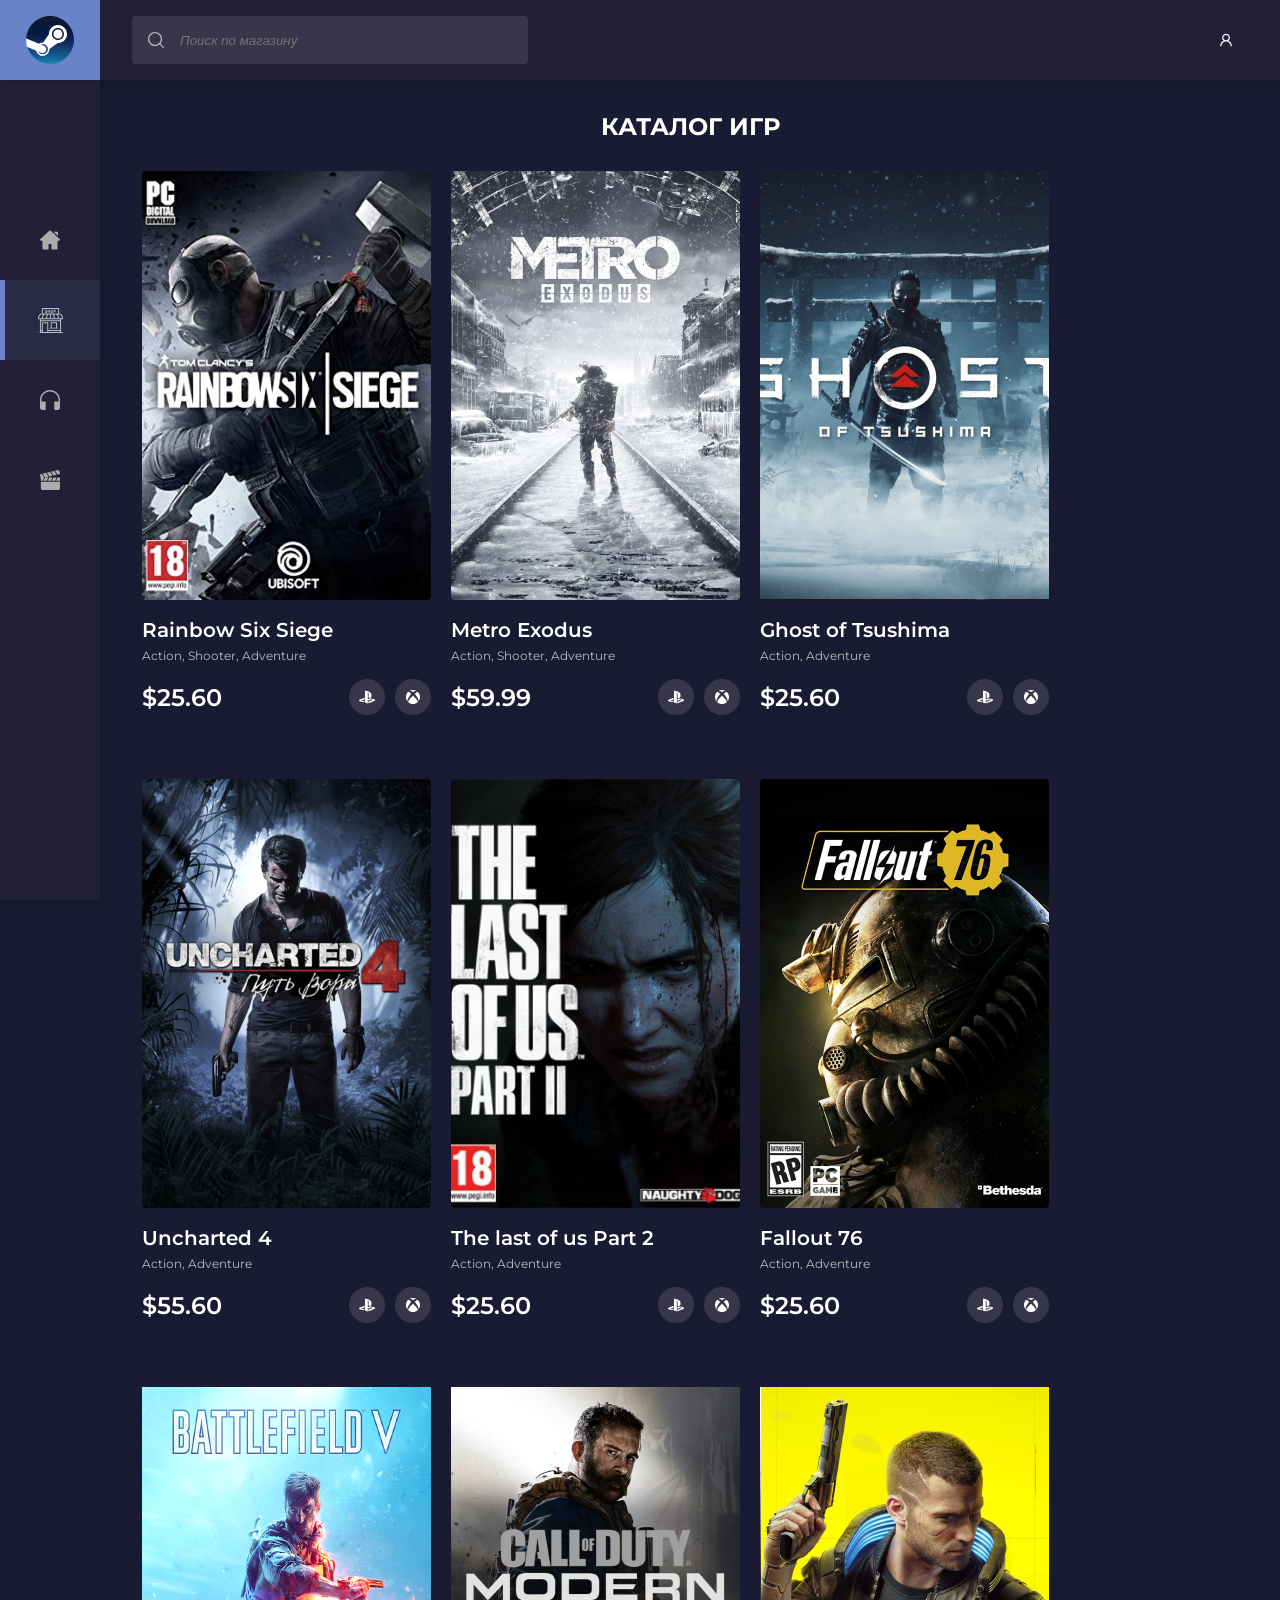
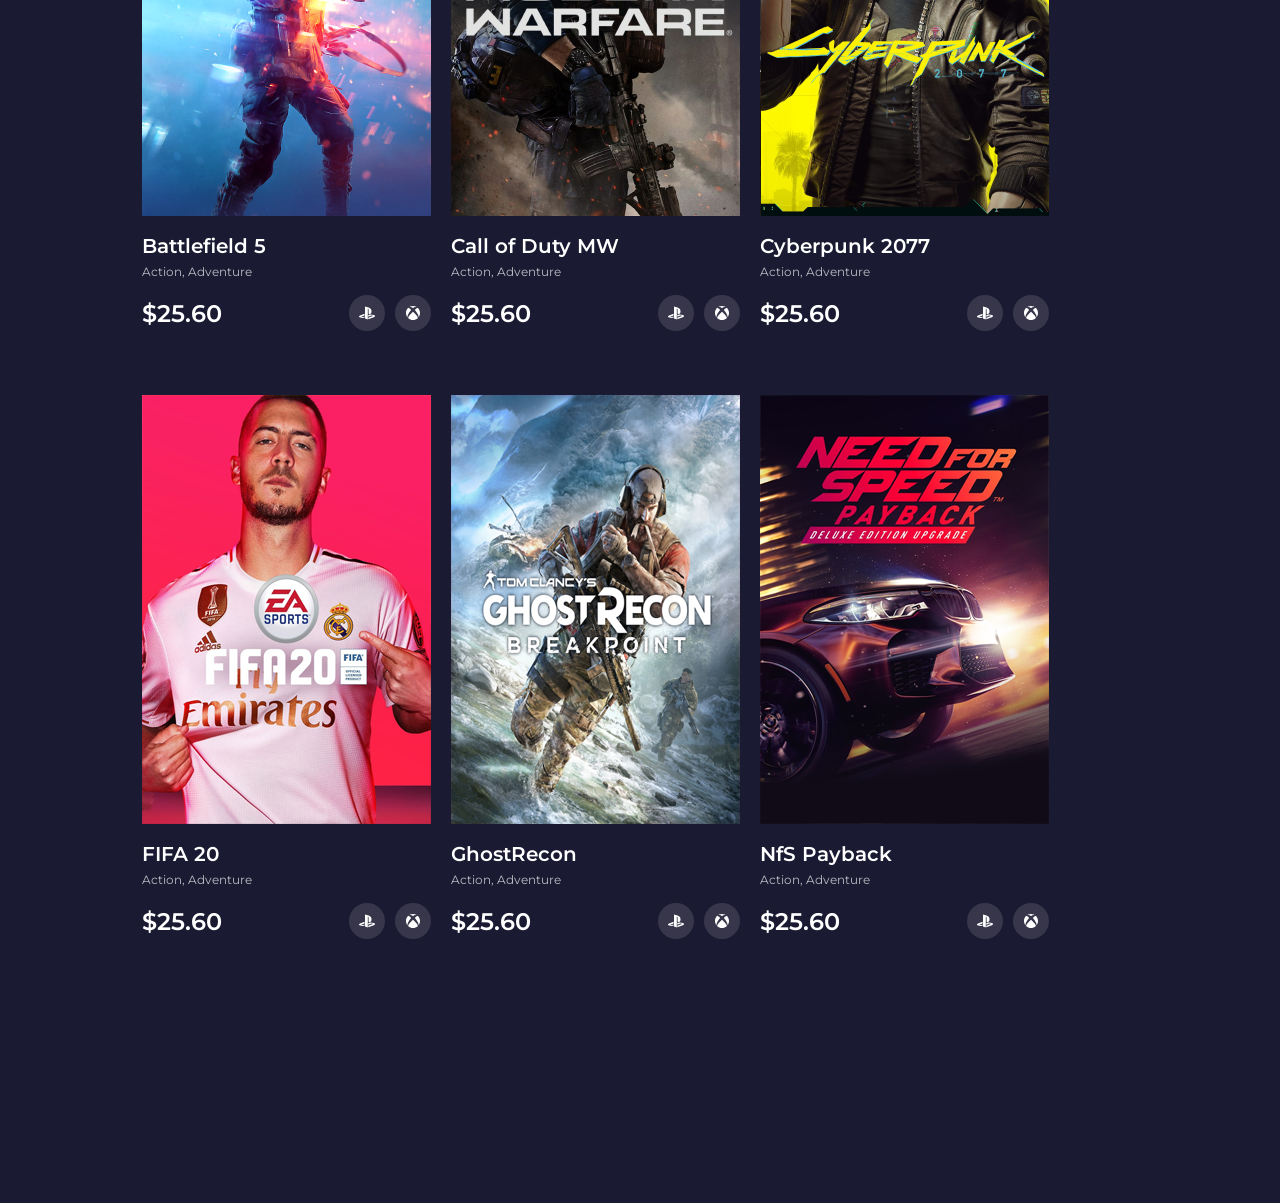
==== page-store.html @ 9080acf1 "upload project" ====
<!DOCTYPE html>
<html lang="en">
<head>
	<meta charset="UTF-8">
	<meta http-equiv="X-UA-Compatible" content="IE=edge">
	<meta name="viewport" content="width=device-width, initial-scale=1.0">
	<title>SteamShop - покупай и играй!</title>
	<link rel="icon" type="image/png" sizes="32x32" href="img/icons/steam-icon-logo.svg"/>
	<link rel="preconnect" href="https://fonts.googleapis.com">
	<link rel="preconnect" href="https://fonts.gstatic.com" crossorigin>
	<link href="https://fonts.googleapis.com/css2?family=Montserrat:wght@400;600;700&display=swap" rel="stylesheet">
	<link rel="stylesheet" href="css/style.css">
</head>
<body>
	

	<header class="header">
			<a href="/index.html" class="logo">
				<img width="48" height="48" src="img/icons/steam-icon-logo.svg" alt="steam">			
			</a>
		<div class="header-block">
			<div class="search"><input type="search" name="" id="" placeholder="Поиск по магазину">
			<img src="img/icons/search.svg" alt="">
			</div>
			<div class="user">
				<img class="login" src="img/icons/user.svg" alt="">
				<img class="user-photo hidden " src="img/icons/user.png" alt="">
				<img class="logout hidden" src="img/icons/arrow.svg" alt="">
			</div>
		</div>
	</header>

	<nav class="nav-wrap">
		<ul>
			<li>
				<a href="/">
					<img src="img/icons/home-run.svg" alt="">
				</a>
			</li>

			<li class="current">
				<a href="/page-store.html">
					<img src="img/icons/shop.svg" alt="">
				</a>
			</li>

			<li>
				<a target="_blank" href="https://www.youtube.com/watch?v=5qap5aO4i9A&ab_channel=LofiGirl">
					<img src="img/icons/audio.svg" alt="">
				</a>
			</li>

			<li>
				<a target="_blank" href="https://www.youtube.com/c/PlayStation/videos">
					<img src="img/icons/clapperboard.svg" alt="">
				</a>
			</li>

		</ul>
	</nav>

	<h2 class="home-title">Каталог игр</h2>
	<section class="content">

		<a href="" class="game-card game-card__big">
			<div class="game-photo game-photo__bg">
				<img src="img/game/shopgames/3.png" alt="">
			</div>
			<div class="game-info">
				<h4>Rainbow Six Siege</h4>
				<span class="game-genre">Action, Shooter, Adventure</span>
				<div class="game-price"><span>$25.60</span>
				
					<div class="game-platforms">
						<img src="img/icons/ps.svg" alt="Playstation"><img src="img/icons/xbox.svg" alt="Xbox">
					</div>
				
				</div>
			</div>
		</a>

		<a href="" class="game-card game-card__big">
			<div class="game-photo game-photo__bg">
				<img src="img/game/shopgames/4.png" alt="">
			</div>
			<div class="game-info">
				<h4>Metro Exodus</h4>
				<span class="game-genre">Action, Shooter, Adventure</span>
				<div class="game-price"><span>$59.99</span>
				
					<div class="game-platforms">
						<img src="img/icons/ps.svg" alt="Playstation"><img src="img/icons/xbox.svg" alt="Xbox">
					</div>
				
				</div>
			</div>
		</a>
		
		<a href="" class="game-card game-card__big">
			<div class="game-photo game-photo__bg">
				<img src="img/game/shopgames/1.png" alt="">
			</div>
			<div class="game-info">
				<h4>Ghost of Tsushima</h4>
				<span class="game-genre">Action, Adventure</span>
				<div class="game-price"><span>$25.60</span>
				
					<div class="game-platforms">
						<img src="img/icons/ps.svg" alt="Playstation"><img src="img/icons/xbox.svg" alt="Xbox">
					</div>
				
				</div>
			</div>
		</a>
		
		<a href="/gamepages/page-game-unch4.html" class="game-card game-card__big">
			<div class="game-photo game-photo__bg">
				<img src="img/game/shopgames/2.png" alt="">
			</div>
			<div class="game-info">
				<h4>Uncharted 4</h4>
				<span class="game-genre">Action, Adventure</span>
				<div class="game-price"><span>$55.60</span>
				
					<div class="game-platforms">
						<img src="img/icons/ps.svg" alt="Playstation"><img src="img/icons/xbox.svg" alt="Xbox">
					</div>
				
				</div>
			</div>
		</a>
		
		<a href="" class="game-card game-card__big">
			<div class="game-photo game-photo__bg">
				<img src="img/game/shopgames/6.png" alt="">
			</div>
			<div class="game-info">
				<h4>The last of us Part 2</h4>
				<span class="game-genre">Action, Adventure</span>
				<div class="game-price"><span>$25.60</span>
				
					<div class="game-platforms">
						<img src="img/icons/ps.svg" alt="Playstation"><img src="img/icons/xbox.svg" alt="Xbox">
					</div>
				
				</div>
			</div>
		</a>
		
		<a href="" class="game-card game-card__big">
			<div class="game-photo game-photo__bg">
				<img src="img/game/shopgames/5.png" alt="">
			</div>
			<div class="game-info">
				<h4>Fallout 76</h4>
				<span class="game-genre">Action, Adventure</span>
				<div class="game-price"><span>$25.60</span>
				
					<div class="game-platforms">
						<img src="img/icons/ps.svg" alt="Playstation"><img src="img/icons/xbox.svg" alt="Xbox">
					</div>
				
				</div>
			</div>
		</a>

		<a href="" class="game-card game-card__big">
			<div class="game-photo game-photo__bg">
				<img src="img/game/shopgames/7.png" alt="">
			</div>
			<div class="game-info">
				<h4>Battlefield 5</h4>
				<span class="game-genre">Action, Adventure</span>
				<div class="game-price"><span>$25.60</span>
				
					<div class="game-platforms">
						<img src="img/icons/ps.svg" alt="Playstation"><img src="img/icons/xbox.svg" alt="Xbox">
					</div>
				
				</div>
			</div>
		</a>

		<a href="" class="game-card game-card__big">
			<div class="game-photo game-photo__bg">
				<img src="img/game/shopgames/8.png" alt="">
			</div>
			<div class="game-info">
				<h4>Call of Duty MW</h4>
				<span class="game-genre">Action, Adventure</span>
				<div class="game-price"><span>$25.60</span>
				
					<div class="game-platforms">
						<img src="img/icons/ps.svg" alt="Playstation"><img src="img/icons/xbox.svg" alt="Xbox">
					</div>
				
				</div>
			</div>
		</a>

		<a href="" class="game-card game-card__big">
			<div class="game-photo game-photo__bg">
				<img src="img/game/shopgames/9.png" alt="">
			</div>
			<div class="game-info">
				<h4>Cyberpunk 2077</h4>
				<span class="game-genre">Action, Adventure</span>
				<div class="game-price"><span>$25.60</span>
				
					<div class="game-platforms">
						<img src="img/icons/ps.svg" alt="Playstation"><img src="img/icons/xbox.svg" alt="Xbox">
					</div>
				
				</div>
			</div>
		</a>

		<a href="" class="game-card game-card__big">
			<div class="game-photo game-photo__bg">
				<img src="img/game/shopgames/10.png" alt="">
			</div>
			<div class="game-info">
				<h4>FIFA 20</h4>
				<span class="game-genre">Action, Adventure</span>
				<div class="game-price"><span>$25.60</span>
				
					<div class="game-platforms">
						<img src="img/icons/ps.svg" alt="Playstation"><img src="img/icons/xbox.svg" alt="Xbox">
					</div>
				
				</div>
			</div>
		</a>

		<a href="" class="game-card game-card__big">
			<div class="game-photo game-photo__bg">
				<img src="img/game/shopgames/11.png" alt="">
			</div>
			<div class="game-info">
				<h4>GhostRecon</h4>
				<span class="game-genre">Action, Adventure</span>
				<div class="game-price"><span>$25.60</span>
				
					<div class="game-platforms">
						<img src="img/icons/ps.svg" alt="Playstation"><img src="img/icons/xbox.svg" alt="Xbox">
					</div>
				
				</div>
			</div>
		</a>

		<a href="" class="game-card game-card__big">
			<div class="game-photo game-photo__bg">
				<img src="img/game/shopgames/12.png" alt="">
			</div>
			<div class="game-info">
				<h4>NfS Payback</h4>
				<span class="game-genre">Action, Adventure</span>
				<div class="game-price"><span>$25.60</span>
				
					<div class="game-platforms">
						<img src="img/icons/ps.svg" alt="Playstation"><img src="img/icons/xbox.svg" alt="Xbox">
					</div>
				
				</div>
			</div>
		</a>
		
	
	</section>


	<script src="js/script.js"></script>
</body>
</html>
---- css/style.css ----
* {
  padding: 0;
  margin: 0;
  -webkit-box-sizing: border-box;
  box-sizing: border-box;
}

body {
  padding-top: 112px;
  background: #1A1A32;
  font-family: 'Montserrat', sans-serif;
}

.header {
  position: fixed;
  top: 0;
  left: 0;
  width: 100%;
  display: -webkit-box;
  display: -ms-flexbox;
  display: flex;
  -webkit-box-align: center;
  -ms-flex-align: center;
  align-items: center;
  -webkit-box-pack: justify;
  -ms-flex-pack: justify;
  justify-content: space-between;
  background: #212037;
  -webkit-box-shadow: 0px 4px 8px rgba(0, 0, 0, 0.12);
  box-shadow: 0px 4px 8px rgba(0, 0, 0, 0.12);
  z-index: 1;
}

.header-block {
  width: 100%;
  padding: 16px 32px 16px 32px;
  display: -webkit-box;
  display: -ms-flexbox;
  display: flex;
  -webkit-box-pack: justify;
  -ms-flex-pack: justify;
  justify-content: space-between;
  -webkit-box-align: center;
  -ms-flex-align: center;
  align-items: center;
}

.logo {
  display: -webkit-box;
  display: -ms-flexbox;
  display: flex;
  -webkit-box-pack: center;
  -ms-flex-pack: center;
  justify-content: center;
  -webkit-box-align: center;
  -ms-flex-align: center;
  align-items: center;
  max-width: 100px;
  width: 100%;
  height: 80px;
  background-color: #6883C9;
  text-decoration: none;
}

.logo svg {
  width: 48px;
  height: 48px;
}

.user {
  display: -webkit-box;
  display: -ms-flexbox;
  display: flex;
  -webkit-box-align: center;
  -ms-flex-align: center;
  align-items: center;
}

.user img {
  margin-right: 16px;
}

.user img:last-child {
  margin-right: 0;
}

.logout {
  cursor: pointer;
}

.hidden {
  display: none;
}

.search {
  width: 100%;
  max-width: 396px;
  height: 48px;
  background: #37364B;
  border-radius: 4px;
  position: relative;
  margin-right: 20px;
}

.search img {
  position: absolute;
  left: 16px;
  top: 50%;
  -webkit-transform: translateY(-50%);
  transform: translateY(-50%);
}

.search input {
  width: 100%;
  height: 100%;
  background-color: transparent;
  border: none;
  padding: 0px 48px 0px 48px;
  outline: none;
  color: #fff;
}

.search input::-webkit-input-placeholder {
  font-style: italic;
}

.search input:-ms-input-placeholder {
  font-style: italic;
}

.search input::-ms-input-placeholder {
  font-style: italic;
}

.search input::placeholder {
  font-style: italic;
}

.nav-wrap {
  padding-top: 200px;
  position: fixed;
  left: 0;
  top: 0;
  height: 100vh;
  width: 100px;
  z-index: 0;
  background: #212037;
  mix-blend-mode: normal;
  -webkit-box-shadow: 4px 0px 6px rgba(0, 0, 0, 0.12);
  box-shadow: 4px 0px 6px rgba(0, 0, 0, 0.12);
}

.nav-wrap ul {
  list-style: none;
  width: 100%;
}

.nav-wrap ul li {
  height: 80px;
  width: 100%;
}

.nav-wrap ul li:hover {
  background: rgba(104, 131, 201, 0.1);
}

.nav-wrap ul li:hover a {
  -webkit-filter: grayscale(0);
  filter: grayscale(0);
}

.nav-wrap ul li a {
  text-decoration: none;
  width: 100%;
  height: 100%;
  display: -webkit-box;
  display: -ms-flexbox;
  display: flex;
  -webkit-box-pack: center;
  -ms-flex-pack: center;
  justify-content: center;
  -webkit-box-align: center;
  -ms-flex-align: center;
  align-items: center;
  -webkit-filter: grayscale(1);
  filter: grayscale(1);
}

.home-title {
  color: #fff;
  margin: auto;
  text-align: center;
  margin-bottom: 30px;
  text-transform: uppercase;
}

li.current {
  position: relative;
  background: rgba(104, 131, 201, 0.1);
}

li.current::before {
  position: absolute;
  content: '';
  width: 5px;
  height: 100%;
  background: #6883C9;
}

li.current a {
  -webkit-filter: grayscale(0) !important;
  filter: grayscale(0) !important;
}

.content {
  margin-left: 10px;
  max-width: 1252px;
  width: 100%;
  display: -webkit-box;
  display: -ms-flexbox;
  display: flex;
  -ms-flex-wrap: wrap;
  flex-wrap: wrap;
  -webkit-box-align: center;
  -ms-flex-align: center;
  align-items: center;
  padding-bottom: 200px;
}

.game-genre {
  font-style: normal;
  font-weight: normal;
  font-size: 12px;
  line-height: 15px;
  color: #BCBCC3;
  margin-bottom: 8px;
}

.game-card {
  display: -webkit-box;
  display: -ms-flexbox;
  display: flex;
  -webkit-box-align: center;
  -ms-flex-align: center;
  align-items: center;
  -webkit-box-pack: justify;
  -ms-flex-pack: justify;
  justify-content: space-between;
  height: 480px;
}

.game-card__order {
  border-radius: 4px;
  overflow: hidden;
  width: 100%;
  margin-bottom: 72px;
}

.game-card__small {
  -webkit-box-orient: vertical;
  -webkit-box-direction: normal;
  -ms-flex-direction: column;
  flex-direction: column;
  width: 182px;
  height: auto;
  cursor: pointer;
  text-decoration: none;
  margin-right: 20px;
}

.game-card__small .game-info {
  padding: 20px 0px 0px 0px;
  height: auto;
  background: transparent;
}

.game-card__small .game-info h4 {
  font-weight: 600;
  font-size: 16px;
  line-height: 20px;
  color: #FFFFFF;
  margin-bottom: 8px;
}

.game-card__small .game-price span {
  font-size: 16px;
  line-height: 20px;
}

.game-card__big {
  -webkit-box-orient: vertical;
  -webkit-box-direction: normal;
  -ms-flex-direction: column;
  flex-direction: column;
  width: 289px;
  height: auto;
  cursor: pointer;
  text-decoration: none;
  margin-bottom: 32px;
  margin-right: 20px;
}

.game-card__big .game-info {
  padding: 20px 0px 0px 0px;
  height: auto;
  background: transparent;
}

.game-card__big .game-info h4 {
  font-weight: 600;
  font-size: 20px;
  line-height: 20px;
  color: #FFFFFF;
  margin-bottom: 8px;
}

.game-card__big .game-info .game-genre {
  margin-bottom: 16px;
}

.game-card__big .game-price {
  -webkit-box-align: center;
  -ms-flex-align: center;
  align-items: center;
  width: 100%;
  -webkit-box-pack: justify;
  -ms-flex-pack: justify;
  justify-content: space-between;
}

.game-card__big .game-price .game-platforms {
  margin-bottom: 0;
}

.game-photo {
  width: 100%;
  max-width: 856px;
  display: -webkit-box;
  display: -ms-flexbox;
  display: flex;
  overflow: hidden;
  -webkit-box-pack: center;
  -ms-flex-pack: center;
  justify-content: center;
}

.game-photo img {
  height: 100%;
}

.game-info {
  max-width: 396px;
  width: 100%;
  padding: 30px 32px;
  background: #212037;
  height: 100%;
  display: -webkit-box;
  display: -ms-flexbox;
  display: flex;
  -webkit-box-orient: vertical;
  -webkit-box-direction: normal;
  -ms-flex-direction: column;
  flex-direction: column;
}

.game-info h2 {
  font-style: normal;
  font-weight: bold;
  font-size: 28px;
  line-height: 34px;
  color: #fff;
  margin-bottom: 24px;
}

.game-info p {
  font-style: normal;
  font-weight: normal;
  font-size: 12px;
  line-height: 22px;
  color: #BCBCC3;
  margin-bottom: 32px;
}

.game-info ul {
  margin-bottom: 32px;
  list-style: none;
}

.game-info ul li {
  color: #BCBCC3;
  font-size: 12px;
  line-height: 22px;
}

.game-info ul li span {
  color: #fff;
  font-weight: bold;
}

.game-platforms {
  margin-bottom: 34px;
  height: 36px;
}

.game-platforms img {
  width: 36px;
  height: 36px;
  margin-right: 10px;
}

.game-platforms img:last-child {
  margin-right: 0;
}

.game-price {
  display: -webkit-box;
  display: -ms-flexbox;
  display: flex;
  -webkit-box-align: center;
  -ms-flex-align: center;
  align-items: center;
  margin-bottom: 32px;
}

.game-price span {
  margin-right: 32px;
  font-style: normal;
  font-weight: 600;
  font-size: 24px;
  line-height: 29px;
  color: #FFFFFF;
}

.btn-filter {
  text-transform: uppercase;
  color: #fff;
  background: #37364B;
  cursor: pointer;
  padding: 13px 24px 12px;
  text-decoration: none;
  border-radius: 4px;
  font-weight: 600;
  font-size: 12px;
  line-height: 15px;
  letter-spacing: 1px;
  width: -webkit-max-content;
  width: -moz-max-content;
  width: max-content;
  margin-bottom: 26px;
}

.btn-cart {
  min-width: 160px;
  height: 60px;
  display: -webkit-box;
  display: -ms-flexbox;
  display: flex;
  -webkit-box-pack: center;
  -ms-flex-pack: center;
  justify-content: center;
  -webkit-box-align: center;
  -ms-flex-align: center;
  align-items: center;
  border: none;
  color: #fff;
  border-radius: 4px;
  background-color: #6883C9;
  font-style: normal;
  font-weight: 600;
  font-size: 14px;
  line-height: 17px;
  color: #FFFFFF;
  cursor: pointer;
}

.btn-video {
  background: transparent;
  border: none;
  font-weight: 600;
  font-size: 12px;
  line-height: 22px;
  width: 130px;
  display: -webkit-box;
  display: -ms-flexbox;
  display: flex;
  -webkit-box-pack: justify;
  -ms-flex-pack: justify;
  justify-content: space-between;
  -webkit-box-align: center;
  -ms-flex-align: center;
  align-items: center;
  color: #fff;
  cursor: pointer;
}

.btn-video img {
  width: 36px;
  height: 36px;
  margin-right: 12px;
}

.char-nav {
  width: 100%;
  height: 80px;
  padding: 0px 60px;
  margin-bottom: 32px;
  margin-top: -40px;
  display: -webkit-box;
  display: -ms-flexbox;
  display: flex;
  list-style: none;
  -webkit-box-pack: justify;
  -ms-flex-pack: justify;
  justify-content: space-between;
  background: #212037;
  -webkit-box-shadow: 4px 0px 6px rgba(0, 0, 0, 0.1);
  box-shadow: 4px 0px 6px rgba(0, 0, 0, 0.1);
  border-radius: 5px;
}

.char-nav-link {
  font-style: normal;
  font-weight: normal;
  font-size: 14px;
  line-height: 22px;
  color: #BCBCC3;
  height: 100%;
  position: relative;
  display: -webkit-box;
  display: -ms-flexbox;
  display: flex;
  -webkit-box-pack: center;
  -ms-flex-pack: center;
  justify-content: center;
  -webkit-box-align: center;
  -ms-flex-align: center;
  align-items: center;
  cursor: pointer;
}

.char-nav-link-active {
  font-weight: bold;
}

.char-nav-link-active:before {
  position: absolute;
  content: '';
  display: block;
  bottom: 0;
  left: 0;
  width: 100%;
  height: 4px;
  background: #6883C9;
}

.char-tabs {
  width: 100%;
  list-style: none;
  padding-left: 60px;
  padding-right: 160px;
}

.char-tabs li {
  height: 0;
  overflow: hidden;
  max-width: 824px;
  width: 100%;
  font-style: normal;
  font-weight: normal;
  font-size: 14px;
  line-height: 24px;
  color: #FFFFFF;
}

.char-tabs li:nth-child(1) {
  height: auto;
}

@media screen and (max-width: 1599px) {
  body {
    padding-left: 132px;
    padding-right: 32px;
  }
}

@media (max-width: 800px) {
  .nav-wrap {
    width: 70px;
  }

  .header {
    height: 70px;
  }

  .logo {
    height: 70px;
    max-width: 70px;
  }

  .game-card {
    display: inline-table;
  }

  .game-photo__order {
    width: 496px;
    height: 250px;
  }

  .game-info__order {
    max-width: 496px;
  }

  .home-title {
    text-align: left;
    margin-left: 10px;
  }

  .char-nav {
    width: 496px;
    padding: 0px 20px;
  }

  .char-tabs {
    max-width: 396px;
    padding: 0;
    padding-left: 20px;
  }

}


@media (max-width: 710px) {


  .game-photo__order {
    width: 396px;
    height: 200px;
  }

  .game-info__order {
    max-width: 396px;
  }

  .home-title {
    font-size: 20px;
  }

  .char-nav {
    width: 396px;

  }

  .char-nav-link {
    font-size: 12px;
  }

  .char-tabs {
    max-width: 336px;
    padding: 0;
    padding-left: 20px;
  }

}

@media (max-width: 595px) {

  .game-card__order {
    position: relative;
    right: 38px;
  }


  .game-photo__order {
    width: 296px;
    height: 250px;
  }

  .game-info__order {
    max-width: 296px;
  }

  .home-title {
    font-size: 18px;
  }

  .game-price {
    display: block;
  }

  .btn-cart {
    margin-top: 15px;
  }

  .char-nav {
    width: 296px;
    position: relative;
    right: 38px;
  }

  .char-nav-link {
    font-size: 10px;
  }

  .char-tabs {
    max-width: 236px;
    padding: 0;
    padding-left: 20px;
    position: relative;
    right: 38px;
  }

  .game-info h2 {
    font-size: 18px;
  }

  .btn-cart {
    min-width: 110px;
  }


}

@media (max-width: 460px) {

  .game-photo__bg {
    height: 280px;
    justify-content: start;
  }

  .game-photo__order {
    width: 226px;
    height: 150px;
  }

  .game-info__order {
    max-width: 226px;
  }

  .char-nav {
    width: 226px;
    padding: 0px 10px;
  }

  .char-nav-link {
    font-size: 8px;
  }

  .char-tabs {
    max-width: 186px;
  }
}
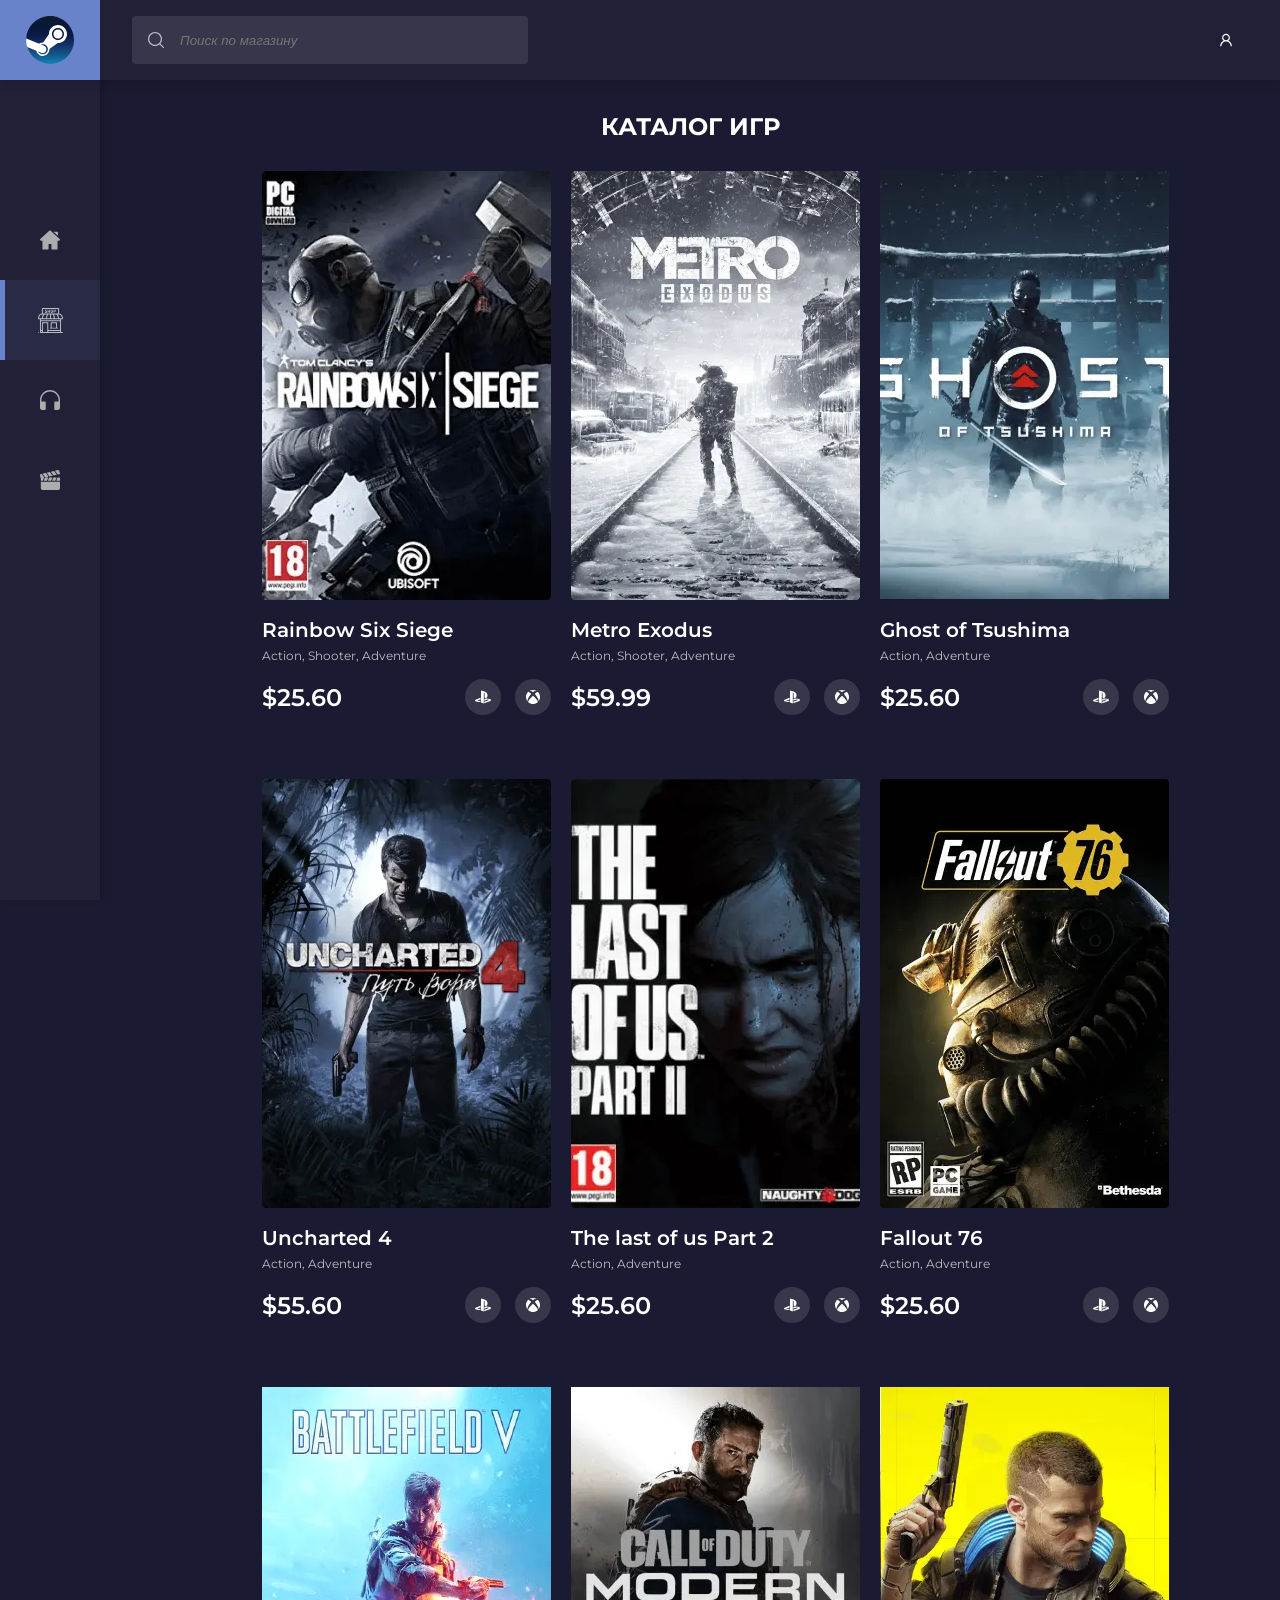
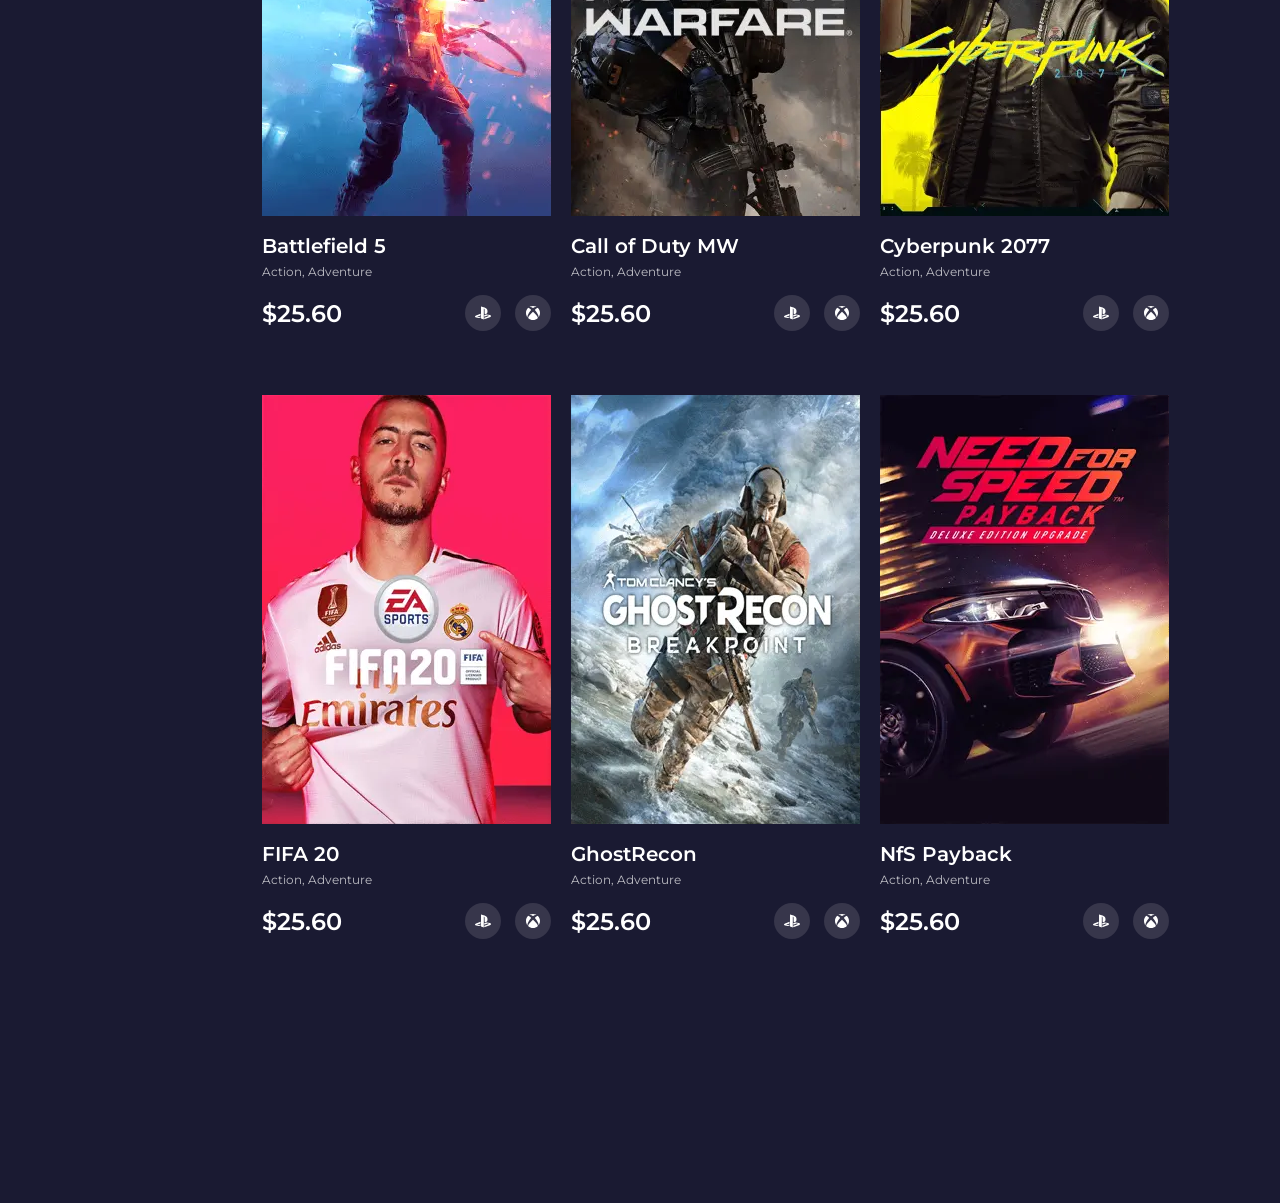
==== commit bab59e65: "- update README.md - update html" ====
--- a/page-store.html
+++ b/page-store.html
@@ -1,275 +1,286 @@
 <!DOCTYPE html>
 <html lang="en">
 <head>
-	<meta charset="UTF-8">
-	<meta http-equiv="X-UA-Compatible" content="IE=edge">
-	<meta name="viewport" content="width=device-width, initial-scale=1.0">
-	<title>SteamShop - покупай и играй!</title>
-	<link rel="icon" type="image/png" sizes="32x32" href="img/icons/steam-icon-logo.svg"/>
-	<link rel="preconnect" href="https://fonts.googleapis.com">
-	<link rel="preconnect" href="https://fonts.gstatic.com" crossorigin>
-	<link href="https://fonts.googleapis.com/css2?family=Montserrat:wght@400;600;700&display=swap" rel="stylesheet">
-	<link rel="stylesheet" href="css/style.css">
+    <meta charset="UTF-8">
+    <meta http-equiv="X-UA-Compatible" content="IE=edge">
+    <meta name="viewport" content="width=device-width, initial-scale=1.0">
+    <title>Steam-Shop - покупай и играй!</title>
+    <link rel="icon" type="image/png" sizes="32x32" href="images/icons/steam-icon-logo.svg"/>
+    <link href="https://fonts.googleapis.com/css2?family=Montserrat:wght@400;600;700&display=swap" rel="stylesheet">
+    <link rel="stylesheet" href="./css/style.css">
 </head>
 <body>
-	
-
-	<header class="header">
-			<a href="/index.html" class="logo">
-				<img width="48" height="48" src="img/icons/steam-icon-logo.svg" alt="steam">			
-			</a>
-		<div class="header-block">
-			<div class="search"><input type="search" name="" id="" placeholder="Поиск по магазину">
-			<img src="img/icons/search.svg" alt="">
-			</div>
-			<div class="user">
-				<img class="login" src="img/icons/user.svg" alt="">
-				<img class="user-photo hidden " src="img/icons/user.png" alt="">
-				<img class="logout hidden" src="img/icons/arrow.svg" alt="">
-			</div>
-		</div>
-	</header>
-
-	<nav class="nav-wrap">
-		<ul>
-			<li>
-				<a href="/">
-					<img src="img/icons/home-run.svg" alt="">
-				</a>
-			</li>
-
-			<li class="current">
-				<a href="/page-store.html">
-					<img src="img/icons/shop.svg" alt="">
-				</a>
-			</li>
-
-			<li>
-				<a target="_blank" href="https://www.youtube.com/watch?v=5qap5aO4i9A&ab_channel=LofiGirl">
-					<img src="img/icons/audio.svg" alt="">
-				</a>
-			</li>
-
-			<li>
-				<a target="_blank" href="https://www.youtube.com/c/PlayStation/videos">
-					<img src="img/icons/clapperboard.svg" alt="">
-				</a>
-			</li>
-
-		</ul>
-	</nav>
-
-	<h2 class="home-title">Каталог игр</h2>
-	<section class="content">
-
-		<a href="" class="game-card game-card__big">
-			<div class="game-photo game-photo__bg">
-				<img src="img/game/shopgames/3.png" alt="">
-			</div>
-			<div class="game-info">
-				<h4>Rainbow Six Siege</h4>
-				<span class="game-genre">Action, Shooter, Adventure</span>
-				<div class="game-price"><span>$25.60</span>
-				
-					<div class="game-platforms">
-						<img src="img/icons/ps.svg" alt="Playstation"><img src="img/icons/xbox.svg" alt="Xbox">
-					</div>
-				
-				</div>
-			</div>
-		</a>
-
-		<a href="" class="game-card game-card__big">
-			<div class="game-photo game-photo__bg">
-				<img src="img/game/shopgames/4.png" alt="">
-			</div>
-			<div class="game-info">
-				<h4>Metro Exodus</h4>
-				<span class="game-genre">Action, Shooter, Adventure</span>
-				<div class="game-price"><span>$59.99</span>
-				
-					<div class="game-platforms">
-						<img src="img/icons/ps.svg" alt="Playstation"><img src="img/icons/xbox.svg" alt="Xbox">
-					</div>
-				
-				</div>
-			</div>
-		</a>
-		
-		<a href="" class="game-card game-card__big">
-			<div class="game-photo game-photo__bg">
-				<img src="img/game/shopgames/1.png" alt="">
-			</div>
-			<div class="game-info">
-				<h4>Ghost of Tsushima</h4>
-				<span class="game-genre">Action, Adventure</span>
-				<div class="game-price"><span>$25.60</span>
-				
-					<div class="game-platforms">
-						<img src="img/icons/ps.svg" alt="Playstation"><img src="img/icons/xbox.svg" alt="Xbox">
-					</div>
-				
-				</div>
-			</div>
-		</a>
-		
-		<a href="/gamepages/page-game-unch4.html" class="game-card game-card__big">
-			<div class="game-photo game-photo__bg">
-				<img src="img/game/shopgames/2.png" alt="">
-			</div>
-			<div class="game-info">
-				<h4>Uncharted 4</h4>
-				<span class="game-genre">Action, Adventure</span>
-				<div class="game-price"><span>$55.60</span>
-				
-					<div class="game-platforms">
-						<img src="img/icons/ps.svg" alt="Playstation"><img src="img/icons/xbox.svg" alt="Xbox">
-					</div>
-				
-				</div>
-			</div>
-		</a>
-		
-		<a href="" class="game-card game-card__big">
-			<div class="game-photo game-photo__bg">
-				<img src="img/game/shopgames/6.png" alt="">
-			</div>
-			<div class="game-info">
-				<h4>The last of us Part 2</h4>
-				<span class="game-genre">Action, Adventure</span>
-				<div class="game-price"><span>$25.60</span>
-				
-					<div class="game-platforms">
-						<img src="img/icons/ps.svg" alt="Playstation"><img src="img/icons/xbox.svg" alt="Xbox">
-					</div>
-				
-				</div>
-			</div>
-		</a>
-		
-		<a href="" class="game-card game-card__big">
-			<div class="game-photo game-photo__bg">
-				<img src="img/game/shopgames/5.png" alt="">
-			</div>
-			<div class="game-info">
-				<h4>Fallout 76</h4>
-				<span class="game-genre">Action, Adventure</span>
-				<div class="game-price"><span>$25.60</span>
-				
-					<div class="game-platforms">
-						<img src="img/icons/ps.svg" alt="Playstation"><img src="img/icons/xbox.svg" alt="Xbox">
-					</div>
-				
-				</div>
-			</div>
-		</a>
-
-		<a href="" class="game-card game-card__big">
-			<div class="game-photo game-photo__bg">
-				<img src="img/game/shopgames/7.png" alt="">
-			</div>
-			<div class="game-info">
-				<h4>Battlefield 5</h4>
-				<span class="game-genre">Action, Adventure</span>
-				<div class="game-price"><span>$25.60</span>
-				
-					<div class="game-platforms">
-						<img src="img/icons/ps.svg" alt="Playstation"><img src="img/icons/xbox.svg" alt="Xbox">
-					</div>
-				
-				</div>
-			</div>
-		</a>
-
-		<a href="" class="game-card game-card__big">
-			<div class="game-photo game-photo__bg">
-				<img src="img/game/shopgames/8.png" alt="">
-			</div>
-			<div class="game-info">
-				<h4>Call of Duty MW</h4>
-				<span class="game-genre">Action, Adventure</span>
-				<div class="game-price"><span>$25.60</span>
-				
-					<div class="game-platforms">
-						<img src="img/icons/ps.svg" alt="Playstation"><img src="img/icons/xbox.svg" alt="Xbox">
-					</div>
-				
-				</div>
-			</div>
-		</a>
-
-		<a href="" class="game-card game-card__big">
-			<div class="game-photo game-photo__bg">
-				<img src="img/game/shopgames/9.png" alt="">
-			</div>
-			<div class="game-info">
-				<h4>Cyberpunk 2077</h4>
-				<span class="game-genre">Action, Adventure</span>
-				<div class="game-price"><span>$25.60</span>
-				
-					<div class="game-platforms">
-						<img src="img/icons/ps.svg" alt="Playstation"><img src="img/icons/xbox.svg" alt="Xbox">
-					</div>
-				
-				</div>
-			</div>
-		</a>
-
-		<a href="" class="game-card game-card__big">
-			<div class="game-photo game-photo__bg">
-				<img src="img/game/shopgames/10.png" alt="">
-			</div>
-			<div class="game-info">
-				<h4>FIFA 20</h4>
-				<span class="game-genre">Action, Adventure</span>
-				<div class="game-price"><span>$25.60</span>
-				
-					<div class="game-platforms">
-						<img src="img/icons/ps.svg" alt="Playstation"><img src="img/icons/xbox.svg" alt="Xbox">
-					</div>
-				
-				</div>
-			</div>
-		</a>
-
-		<a href="" class="game-card game-card__big">
-			<div class="game-photo game-photo__bg">
-				<img src="img/game/shopgames/11.png" alt="">
-			</div>
-			<div class="game-info">
-				<h4>GhostRecon</h4>
-				<span class="game-genre">Action, Adventure</span>
-				<div class="game-price"><span>$25.60</span>
-				
-					<div class="game-platforms">
-						<img src="img/icons/ps.svg" alt="Playstation"><img src="img/icons/xbox.svg" alt="Xbox">
-					</div>
-				
-				</div>
-			</div>
-		</a>
-
-		<a href="" class="game-card game-card__big">
-			<div class="game-photo game-photo__bg">
-				<img src="img/game/shopgames/12.png" alt="">
-			</div>
-			<div class="game-info">
-				<h4>NfS Payback</h4>
-				<span class="game-genre">Action, Adventure</span>
-				<div class="game-price"><span>$25.60</span>
-				
-					<div class="game-platforms">
-						<img src="img/icons/ps.svg" alt="Playstation"><img src="img/icons/xbox.svg" alt="Xbox">
-					</div>
-				
-				</div>
-			</div>
-		</a>
-		
-	
-	</section>
-
-
-	<script src="js/script.js"></script>
+
+
+<header class="header">
+    <a href="index.html" class="logo">
+        <img width="48" height="48" src="./images/icons/steam-icon-logo.svg" alt="steam">
+    </a>
+    <div class="header-block">
+        <label class="search">
+            <input type="search" name="" id="" placeholder="Поиск по магазину">
+            <img src="./images/icons/search.svg" alt="search">
+        </label>
+        <div class="user">
+            <img class="login" src="./images/icons/user.svg" alt="user">
+            <img class="user-photo hidden " src="./images/icons/user.png" alt="user">
+            <img class="logout hidden" src="./images/icons/arrow.svg" alt="arrow">
+        </div>
+    </div>
+</header>
+
+<nav class="nav-wrap">
+    <ul>
+        <li>
+            <a href="./index.html">
+                <img src="./images/icons/home-run.svg" alt="home-run">
+            </a>
+        </li>
+
+        <li class="current">
+            <a href="./page-store.html">
+                <img src="./images/icons/shop.svg" alt="shop">
+            </a>
+        </li>
+
+        <li>
+            <a target="_blank" href="https://www.youtube.com/watch?v=5qap5aO4i9A&ab_channel=LofiGirl">
+                <img src="./images/icons/audio.svg" alt="audio">
+            </a>
+        </li>
+
+        <li>
+            <a target="_blank" href="https://www.youtube.com/c/PlayStation/videos">
+                <img src="./images/icons/clapperboard.svg" alt="clapperboard">
+            </a>
+        </li>
+
+    </ul>
+</nav>
+
+<h2 class="home-title">Каталог игр</h2>
+<section class="content">
+
+    <a href="" class="game-card game-card__big">
+        <div class="game-photo game-photo__bg">
+            <img src="./images/game/shopgames/3.webp" alt="game">
+        </div>
+        <div class="game-info">
+            <h4>Rainbow Six Siege</h4>
+            <span class="game-genre">Action, Shooter, Adventure</span>
+            <div class="game-price"><span>$25.60</span>
+
+                <div class="game-platforms">
+                    <img src="./images/icons/ps.svg" alt="Playstation">
+                    <img src="./images/icons/xbox.svg" alt="Xbox">
+                </div>
+
+            </div>
+        </div>
+    </a>
+
+    <a href="" class="game-card game-card__big">
+        <div class="game-photo game-photo__bg">
+            <img src="./images/game/shopgames/4.webp" alt="game">
+        </div>
+        <div class="game-info">
+            <h4>Metro Exodus</h4>
+            <span class="game-genre">Action, Shooter, Adventure</span>
+            <div class="game-price"><span>$59.99</span>
+
+                <div class="game-platforms">
+                    <img src="./images/icons/ps.svg" alt="Playstation">
+                    <img src="./images/icons/xbox.svg" alt="Xbox">
+                </div>
+
+            </div>
+        </div>
+    </a>
+
+    <a href="" class="game-card game-card__big">
+        <div class="game-photo game-photo__bg">
+            <img src="./images/game/shopgames/1.webp" alt="game">
+        </div>
+        <div class="game-info">
+            <h4>Ghost of Tsushima</h4>
+            <span class="game-genre">Action, Adventure</span>
+            <div class="game-price"><span>$25.60</span>
+
+                <div class="game-platforms">
+                    <img src="./images/icons/ps.svg" alt="Playstation">
+                    <img src="./images/icons/xbox.svg" alt="Xbox">
+                </div>
+
+            </div>
+        </div>
+    </a>
+
+    <a href="./gamepages/page-game-unch4.html" class="game-card game-card__big">
+        <div class="game-photo game-photo__bg">
+            <img src="./images/game/shopgames/2.webp" alt="game">
+        </div>
+        <div class="game-info">
+            <h4>Uncharted 4</h4>
+            <span class="game-genre">Action, Adventure</span>
+            <div class="game-price"><span>$55.60</span>
+
+                <div class="game-platforms">
+                    <img src="./images/icons/ps.svg" alt="Playstation">
+                    <img src="./images/icons/xbox.svg" alt="Xbox">
+                </div>
+
+            </div>
+        </div>
+    </a>
+
+    <a href="" class="game-card game-card__big">
+        <div class="game-photo game-photo__bg">
+            <img src="./images/game/shopgames/6.webp" alt="game">
+        </div>
+        <div class="game-info">
+            <h4>The last of us Part 2</h4>
+            <span class="game-genre">Action, Adventure</span>
+            <div class="game-price"><span>$25.60</span>
+
+                <div class="game-platforms">
+                    <img src="./images/icons/ps.svg" alt="Playstation">
+                    <img src="./images/icons/xbox.svg" alt="Xbox">
+                </div>
+
+            </div>
+        </div>
+    </a>
+
+    <a href="" class="game-card game-card__big">
+        <div class="game-photo game-photo__bg">
+            <img src="./images/game/shopgames/5.webp" alt="game">
+        </div>
+        <div class="game-info">
+            <h4>Fallout 76</h4>
+            <span class="game-genre">Action, Adventure</span>
+            <div class="game-price"><span>$25.60</span>
+
+                <div class="game-platforms">
+                    <img src="./images/icons/ps.svg" alt="Playstation">
+                    <img src="./images/icons/xbox.svg" alt="Xbox">
+                </div>
+
+            </div>
+        </div>
+    </a>
+
+    <a href="" class="game-card game-card__big">
+        <div class="game-photo game-photo__bg">
+            <img src="./images/game/shopgames/7.webp" alt="game">
+        </div>
+        <div class="game-info">
+            <h4>Battlefield 5</h4>
+            <span class="game-genre">Action, Adventure</span>
+            <div class="game-price"><span>$25.60</span>
+
+                <div class="game-platforms">
+                    <img src="./images/icons/ps.svg" alt="Playstation">
+                    <img src="./images/icons/xbox.svg" alt="Xbox">
+                </div>
+
+            </div>
+        </div>
+    </a>
+
+    <a href="" class="game-card game-card__big">
+        <div class="game-photo game-photo__bg">
+            <img src="./images/game/shopgames/8.webp" alt="game">
+        </div>
+        <div class="game-info">
+            <h4>Call of Duty MW</h4>
+            <span class="game-genre">Action, Adventure</span>
+            <div class="game-price"><span>$25.60</span>
+
+                <div class="game-platforms">
+                    <img src="./images/icons/ps.svg" alt="Playstation">
+                    <img src="./images/icons/xbox.svg" alt="Xbox">
+                </div>
+
+            </div>
+        </div>
+    </a>
+
+    <a href="" class="game-card game-card__big">
+        <div class="game-photo game-photo__bg">
+            <img src="./images/game/shopgames/9.webp" alt="game">
+        </div>
+        <div class="game-info">
+            <h4>Cyberpunk 2077</h4>
+            <span class="game-genre">Action, Adventure</span>
+            <div class="game-price"><span>$25.60</span>
+
+                <div class="game-platforms">
+                    <img src="./images/icons/ps.svg" alt="Playstation">
+                    <img src="./images/icons/xbox.svg" alt="Xbox">
+                </div>
+
+            </div>
+        </div>
+    </a>
+
+    <a href="" class="game-card game-card__big">
+        <div class="game-photo game-photo__bg">
+            <img src="./images/game/shopgames/10.webp" alt="game">
+        </div>
+        <div class="game-info">
+            <h4>FIFA 20</h4>
+            <span class="game-genre">Action, Adventure</span>
+            <div class="game-price"><span>$25.60</span>
+
+                <div class="game-platforms">
+                    <img src="./images/icons/ps.svg" alt="Playstation">
+                    <img src="./images/icons/xbox.svg" alt="Xbox">
+                </div>
+
+            </div>
+        </div>
+    </a>
+
+    <a href="" class="game-card game-card__big">
+        <div class="game-photo game-photo__bg">
+            <img src="./images/game/shopgames/11.webp" alt="game">
+        </div>
+        <div class="game-info">
+            <h4>GhostRecon</h4>
+            <span class="game-genre">Action, Adventure</span>
+            <div class="game-price"><span>$25.60</span>
+
+                <div class="game-platforms">
+                    <img src="./images/icons/ps.svg" alt="Playstation">
+                    <img src="./images/icons/xbox.svg" alt="Xbox">
+                </div>
+
+            </div>
+        </div>
+    </a>
+
+    <a href="" class="game-card game-card__big">
+        <div class="game-photo game-photo__bg">
+            <img src="./images/game/shopgames/12.webp" alt="game">
+        </div>
+        <div class="game-info">
+            <h4>NfS Payback</h4>
+            <span class="game-genre">Action, Adventure</span>
+            <div class="game-price"><span>$25.60</span>
+
+                <div class="game-platforms">
+                    <img src="./images/icons/ps.svg" alt="Playstation">
+                    <img src="./images/icons/xbox.svg" alt="Xbox">
+                </div>
+
+            </div>
+        </div>
+    </a>
+
+
+</section>
+
+
+<script src="./js/script.js"></script>
 </body>
-</html>+</html>
--- a/css/style.css
+++ b/css/style.css
@@ -26,8 +26,8 @@
   -ms-flex-pack: justify;
   justify-content: space-between;
   background: #212037;
-  -webkit-box-shadow: 0px 4px 8px rgba(0, 0, 0, 0.12);
-  box-shadow: 0px 4px 8px rgba(0, 0, 0, 0.12);
+  -webkit-box-shadow: 0 4px 8px rgba(0, 0, 0, 0.12);
+  box-shadow: 0 4px 8px rgba(0, 0, 0, 0.12);
   z-index: 1;
 }
 
@@ -115,7 +115,7 @@
   height: 100%;
   background-color: transparent;
   border: none;
-  padding: 0px 48px 0px 48px;
+  padding: 0 48px 0 48px;
   outline: none;
   color: #fff;
 }
@@ -146,8 +146,8 @@
   z-index: 0;
   background: #212037;
   mix-blend-mode: normal;
-  -webkit-box-shadow: 4px 0px 6px rgba(0, 0, 0, 0.12);
-  box-shadow: 4px 0px 6px rgba(0, 0, 0, 0.12);
+  -webkit-box-shadow: 4px 0 6px rgba(0, 0, 0, 0.12);
+  box-shadow: 4px 0 6px rgba(0, 0, 0, 0.12);
 }
 
 .nav-wrap ul {
@@ -188,9 +188,8 @@
 
 .home-title {
   color: #fff;
-  margin: auto;
   text-align: center;
-  margin-bottom: 30px;
+  margin: auto auto 30px;
   text-transform: uppercase;
 }
 
@@ -213,7 +212,7 @@
 }
 
 .content {
-  margin-left: 10px;
+  margin-left: 130px;
   max-width: 1252px;
   width: 100%;
   display: -webkit-box;
@@ -269,7 +268,7 @@
 }
 
 .game-card__small .game-info {
-  padding: 20px 0px 0px 0px;
+  padding: 20px 0 0 0;
   height: auto;
   background: transparent;
 }
@@ -301,7 +300,7 @@
 }
 
 .game-card__big .game-info {
-  padding: 20px 0px 0px 0px;
+  padding: 20px 0 0 0;
   height: auto;
   background: transparent;
 }
@@ -443,7 +442,6 @@
   font-size: 12px;
   line-height: 15px;
   letter-spacing: 1px;
-  width: -webkit-max-content;
   width: -moz-max-content;
   width: max-content;
   margin-bottom: 26px;
@@ -462,7 +460,6 @@
   -ms-flex-align: center;
   align-items: center;
   border: none;
-  color: #fff;
   border-radius: 4px;
   background-color: #6883C9;
   font-style: normal;
@@ -502,7 +499,7 @@
 .char-nav {
   width: 100%;
   height: 80px;
-  padding: 0px 60px;
+  padding: 0 60px;
   margin-bottom: 32px;
   margin-top: -40px;
   display: -webkit-box;
@@ -513,8 +510,8 @@
   -ms-flex-pack: justify;
   justify-content: space-between;
   background: #212037;
-  -webkit-box-shadow: 4px 0px 6px rgba(0, 0, 0, 0.1);
-  box-shadow: 4px 0px 6px rgba(0, 0, 0, 0.1);
+  -webkit-box-shadow: 4px 0 6px rgba(0, 0, 0, 0.1);
+  box-shadow: 4px 0 6px rgba(0, 0, 0, 0.1);
   border-radius: 5px;
 }
 
@@ -617,13 +614,12 @@
 
   .char-nav {
     width: 496px;
-    padding: 0px 20px;
+    padding: 0 20px;
   }
 
   .char-tabs {
     max-width: 396px;
-    padding: 0;
-    padding-left: 20px;
+    padding: 0 0 0 20px;
   }
 
 }
@@ -656,8 +652,7 @@
 
   .char-tabs {
     max-width: 336px;
-    padding: 0;
-    padding-left: 20px;
+    padding: 0 0 0 20px;
   }
 
 }
@@ -703,8 +698,7 @@
 
   .char-tabs {
     max-width: 236px;
-    padding: 0;
-    padding-left: 20px;
+    padding: 0 0 0 20px;
     position: relative;
     right: 38px;
   }
@@ -738,7 +732,7 @@
 
   .char-nav {
     width: 226px;
-    padding: 0px 10px;
+    padding: 0 10px;
   }
 
   .char-nav-link {
